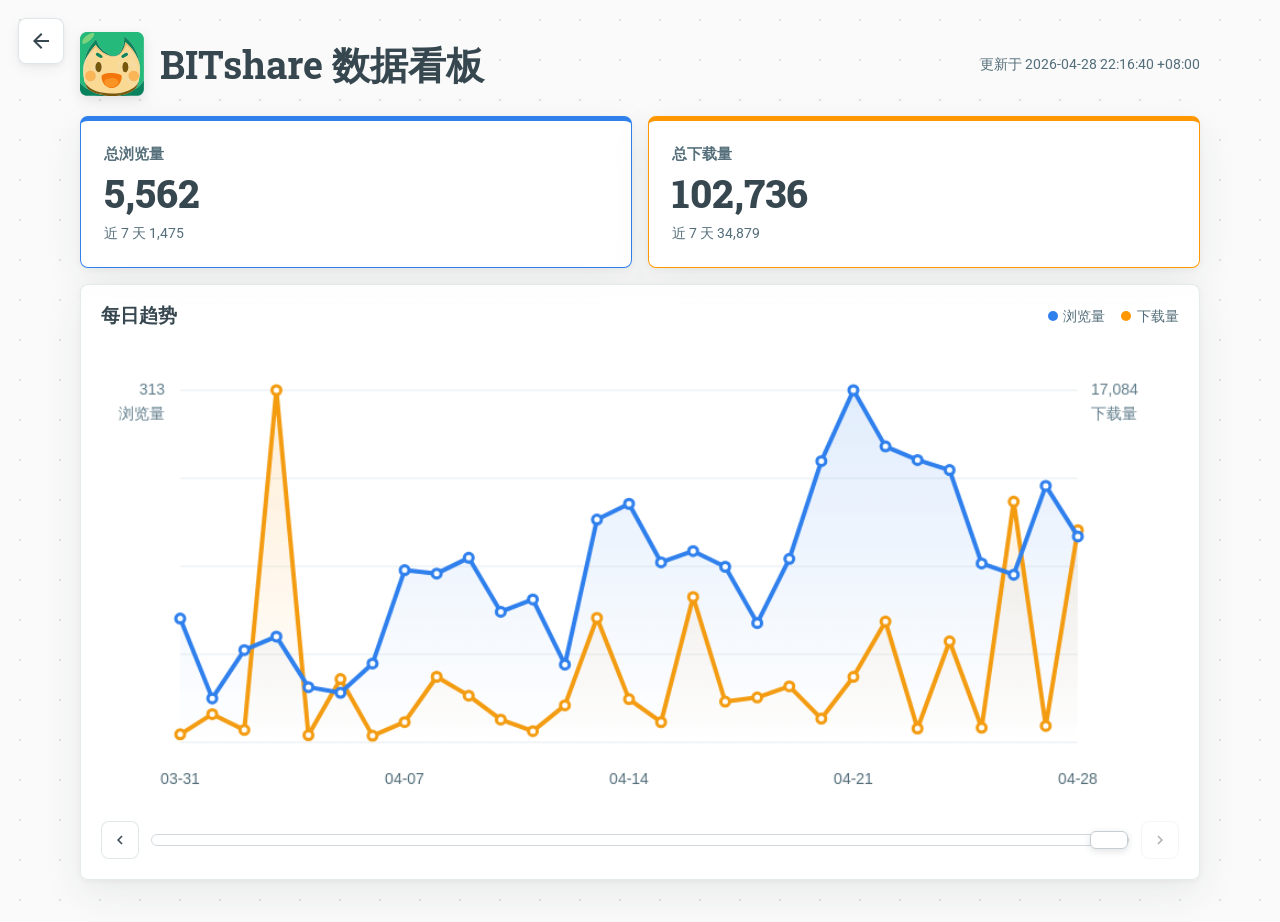
==== dashboard.html @ fe2008b2 "update navigator dashboard" ====
<!DOCTYPE html>
<html lang="zh-CN">

<head>
    <meta charset="UTF-8">
    <meta name="viewport" content="width=device-width, initial-scale=1.0">
    <meta name="color-scheme" content="light">
    <title>BITshare 数据看板</title>
    <link rel="icon" type="image/svg+xml" href="logo_best.svg">
    <link rel="stylesheet" href="style.css">
    <link rel="preconnect" href="https://fonts.googleapis.com">
    <link rel="preconnect" href="https://fonts.gstatic.com" crossorigin>
    <link
        href="https://fonts.googleapis.com/css2?family=Roboto+Slab:wght@100..900&family=Roboto:wght@300;400;500;700&display=swap"
        rel="stylesheet">
</head>

<body class="dashboard-page">
    <a href="index.html" class="dashboard-shortcut" aria-label="返回导航页" title="返回导航页">
        <svg viewBox="0 0 24 24" width="24" height="24" aria-hidden="true">
            <path fill="currentColor" d="M20 11H7.83l5.59-5.59L12 4l-8 8 8 8 1.42-1.41L7.83 13H20v-2z" />
        </svg>
    </a>

    <div class="dashboard-shell">
        <header class="dashboard-header">
            <div class="dashboard-brand">
                <img src="logo_best.svg" alt="BITshare Logo" class="dashboard-logo">
                <div>
                    <h1>BITshare 数据看板</h1>
                </div>
            </div>
            <div class="dashboard-updated" id="updatedAt"></div>
        </header>

        <main>
            <section class="metric-grid" aria-label="核心指标">
                <article class="metric-card metric-visits">
                    <div class="metric-label">总浏览量</div>
                    <div class="metric-value" id="totalVisits">0</div>
                    <div class="metric-note" id="visitsDelta"></div>
                </article>
                <article class="metric-card metric-downloads">
                    <div class="metric-label">总下载量</div>
                    <div class="metric-value" id="totalDownloads">0</div>
                    <div class="metric-note" id="downloadsDelta"></div>
                </article>
            </section>

            <section class="dashboard-panel">
                <div class="panel-heading">
                    <div>
                        <h2>每日趋势</h2>
                    </div>
                    <div class="chart-legend">
                        <span><i class="legend-dot visits-dot"></i>浏览量</span>
                        <span><i class="legend-dot downloads-dot"></i>下载量</span>
                    </div>
                </div>
                <div class="chart-wrap">
                    <canvas id="trendChart" width="980" height="420" aria-label="每日趋势图"></canvas>
                    <div class="chart-tooltip" id="chartTooltip" aria-hidden="true">
                        <div class="tooltip-date" id="tooltipDate"></div>
                        <div class="tooltip-row">
                            <span><i class="legend-dot visits-dot"></i>浏览量</span>
                            <strong id="tooltipVisits"></strong>
                        </div>
                        <div class="tooltip-row">
                            <span><i class="legend-dot downloads-dot"></i>下载量</span>
                            <strong id="tooltipDownloads"></strong>
                        </div>
                    </div>
                </div>
                <div class="window-control" aria-label="趋势窗口控制">
                    <button type="button" id="prevWindow" aria-label="查看更早数据">
                        <svg viewBox="0 0 24 24" width="18" height="18" aria-hidden="true">
                            <path fill="currentColor" d="M15.41 7.41 14 6l-6 6 6 6 1.41-1.41L10.83 12z" />
                        </svg>
                    </button>
                    <input type="range" id="windowSlider" min="0" step="0.01" value="0" aria-label="滑动选择 29 天趋势窗口">
                    <button type="button" id="nextWindow" aria-label="查看更新数据">
                        <svg viewBox="0 0 24 24" width="18" height="18" aria-hidden="true">
                            <path fill="currentColor" d="M8.59 16.59 13.17 12 8.59 7.41 10 6l6 6-6 6z" />
                        </svg>
                    </button>
                </div>
            </section>
        </main>
    </div>

    <script src="dashboard-data.js"></script>
    <script>
        const data = window.BITSHARE_DASHBOARD_DATA;
        const formatNumber = new Intl.NumberFormat("zh-CN");
        const WINDOW_DAYS = 29;

        function setText(id, value) {
            document.getElementById(id).textContent = value;
        }

        function sumRecent(days, key) {
            return data.daily.slice(-days).reduce((sum, item) => sum + item[key], 0);
        }

        function renderMetrics() {
            setText("totalVisits", formatNumber.format(data.totals.visits));
            setText("totalDownloads", formatNumber.format(data.totals.downloads));
            setText("visitsDelta", `近 7 天 ${formatNumber.format(sumRecent(7, "visits"))}`);
            setText("downloadsDelta", `近 7 天 ${formatNumber.format(sumRecent(7, "downloads"))}`);
            setText("updatedAt", `更新于 ${data.generatedAt}`);
        }

        function drawArea(ctx, points, baseY, colorStart, colorEnd) {
            const gradient = ctx.createLinearGradient(0, Math.min(...points.map((point) => point.y)), 0, baseY);
            gradient.addColorStop(0, colorStart);
            gradient.addColorStop(1, colorEnd);

            ctx.beginPath();
            points.forEach((point, index) => {
                if (index === 0) {
                    ctx.moveTo(point.x, point.y);
                } else {
                    ctx.lineTo(point.x, point.y);
                }
            });
            ctx.lineTo(points[points.length - 1].x, baseY);
            ctx.lineTo(points[0].x, baseY);
            ctx.closePath();
            ctx.fillStyle = gradient;
            ctx.fill();
        }

        function drawLine(ctx, points, color) {
            ctx.beginPath();
            points.forEach((point, index) => {
                if (index === 0) {
                    ctx.moveTo(point.x, point.y);
                } else {
                    ctx.lineTo(point.x, point.y);
                }
            });
            ctx.strokeStyle = color;
            ctx.lineWidth = 4;
            ctx.lineJoin = "round";
            ctx.lineCap = "round";
            ctx.stroke();

            points.forEach((point) => {
                ctx.beginPath();
                ctx.arc(point.x, point.y, 4, 0, Math.PI * 2);
                ctx.fillStyle = "#fff";
                ctx.fill();
                ctx.strokeStyle = color;
                ctx.lineWidth = 3;
                ctx.stroke();
            });
        }

        const chartState = {
            items: [],
            points: [],
            activeIndex: null,
            frame: null,
            plot: null,
            windowStart: Math.max(0, data.daily.length - WINDOW_DAYS)
        };

        function getMousePosition(canvas, event) {
            const rect = canvas.getBoundingClientRect();
            return {
                x: (event.clientX - rect.left) * (canvas.width / rect.width),
                y: (event.clientY - rect.top) * (canvas.height / rect.height)
            };
        }

        function renderChart(activeIndex = null) {
            const canvas = document.getElementById("trendChart");
            const ctx = canvas.getContext("2d");
            const width = canvas.width;
            const height = canvas.height;
            const padding = { top: 42, right: 92, bottom: 58, left: 72 };
            const plotWidth = width - padding.left - padding.right;
            const plotHeight = height - padding.top - padding.bottom;
            const markerRadius = 7;
            const pointGap = plotWidth / (WINDOW_DAYS - 1);
            const windowEnd = chartState.windowStart + WINDOW_DAYS - 1;
            const firstIndex = Math.max(0, Math.floor(chartState.windowStart));
            const lastIndex = Math.min(data.daily.length - 1, Math.ceil(windowEnd));
            const chartItems = data.daily.slice(firstIndex, lastIndex + 1).map((item, offset) => ({
                item,
                sourceIndex: firstIndex + offset
            }));
            const visibleItems = chartItems.filter((entry) => {
                const x = padding.left + (entry.sourceIndex - chartState.windowStart) * pointGap;
                return x >= padding.left && x <= padding.left + plotWidth;
            });
            chartState.items = chartItems.map((entry) => entry.item);
            chartState.plot = { padding, plotWidth, plotHeight };
            const maxVisits = Math.max(1, ...visibleItems.map((entry) => entry.item.visits));
            const maxDownloads = Math.max(1, ...visibleItems.map((entry) => entry.item.downloads));

            ctx.clearRect(0, 0, width, height);
            ctx.font = "14px Roboto, sans-serif";
            ctx.textBaseline = "middle";

            ctx.fillStyle = "rgba(255, 255, 255, 0.72)";
            ctx.fillRect(padding.left, padding.top, plotWidth, plotHeight);

            for (let i = 0; i <= 4; i += 1) {
                const y = padding.top + (plotHeight / 4) * i;
                ctx.beginPath();
                ctx.moveTo(padding.left, y);
                ctx.lineTo(width - padding.right, y);
                ctx.strokeStyle = "#e6ecef";
                ctx.lineWidth = 1;
                ctx.stroke();
            }

            const toPoints = (key, max) => chartItems.map((entry, index) => ({
                x: padding.left + (entry.sourceIndex - chartState.windowStart) * pointGap,
                y: padding.top + plotHeight - (entry.item[key] / max) * plotHeight,
                day: entry.item.day,
                value: entry.item[key],
                itemIndex: index
            }));

            const downloadPoints = toPoints("downloads", maxDownloads);
            const visitPoints = toPoints("visits", maxVisits);
            chartState.points = visitPoints.map((point, index) => ({
                x: point.x,
                visitsY: point.y,
                downloadsY: downloadPoints[index].y
            }));

            ctx.save();
            ctx.beginPath();
            ctx.rect(
                padding.left - markerRadius,
                padding.top - markerRadius,
                plotWidth + markerRadius * 2,
                plotHeight + markerRadius * 2
            );
            ctx.clip();
            drawArea(ctx, downloadPoints, padding.top + plotHeight, "rgba(255, 152, 0, 0.16)", "rgba(255, 152, 0, 0)");
            drawArea(ctx, visitPoints, padding.top + plotHeight, "rgba(47, 128, 237, 0.14)", "rgba(47, 128, 237, 0)");
            drawLine(ctx, downloadPoints, "#f39c12");
            drawLine(ctx, visitPoints, "#2f80ed");
            ctx.restore();

            ctx.fillStyle = "#607d8b";
            ctx.textAlign = "right";
            ctx.fillText(formatNumber.format(maxVisits), padding.left - 14, padding.top);
            ctx.fillText("浏览量", padding.left - 14, padding.top + 22);

            ctx.textAlign = "left";
            ctx.fillText(formatNumber.format(maxDownloads), width - padding.right + 12, padding.top);
            ctx.fillText("下载量", width - padding.right + 12, padding.top + 22);

            ctx.textAlign = "center";
            ctx.fillStyle = "#546e7a";
            const latestIndex = data.daily.length - 1;
            const labelIndexes = [];
            for (let index = latestIndex; index >= 0; index -= 7) {
                labelIndexes.unshift(index);
            }
            labelIndexes.forEach((sourceIndex) => {
                const item = data.daily[sourceIndex];
                const x = padding.left + (sourceIndex - chartState.windowStart) * pointGap;
                if (item && x >= padding.left && x <= padding.left + plotWidth) {
                    ctx.fillText(item.day.slice(5), x, height - 24);
                }
            });

            if (activeIndex !== null) {
                const active = chartState.points[activeIndex];

                ctx.beginPath();
                ctx.moveTo(active.x, padding.top);
                ctx.lineTo(active.x, padding.top + plotHeight);
                ctx.strokeStyle = "rgba(55, 71, 79, 0.36)";
                ctx.lineWidth = 2;
                ctx.setLineDash([6, 6]);
                ctx.stroke();
                ctx.setLineDash([]);

                [
                    { y: active.downloadsY, color: "#f39c12" },
                    { y: active.visitsY, color: "#2f80ed" }
                ].forEach((dot) => {
                    ctx.beginPath();
                    ctx.arc(active.x, dot.y, 6, 0, Math.PI * 2);
                    ctx.fillStyle = "#fff";
                    ctx.fill();
                    ctx.strokeStyle = dot.color;
                    ctx.lineWidth = 3;
                    ctx.stroke();
                });
            }
        }

        function updateWindowControls() {
            const maxStart = Math.max(0, data.daily.length - WINDOW_DAYS);
            const slider = document.getElementById("windowSlider");
            const prevButton = document.getElementById("prevWindow");
            const nextButton = document.getElementById("nextWindow");
            const progress = maxStart === 0 ? 100 : (chartState.windowStart / maxStart) * 100;

            slider.max = String(maxStart);
            slider.value = String(chartState.windowStart);
            slider.style.setProperty("--range-progress", `${progress}%`);
            prevButton.disabled = chartState.windowStart <= 0;
            nextButton.disabled = chartState.windowStart >= maxStart;
        }

        function setWindowStart(start) {
            const maxStart = Math.max(0, data.daily.length - WINDOW_DAYS);
            chartState.windowStart = Math.max(0, Math.min(start, maxStart));
            chartState.activeIndex = null;
            hideTooltip();
            scheduleChart(null);
            updateWindowControls();
        }

        function updateTooltip(index) {
            const tooltip = document.getElementById("chartTooltip");
            const canvas = document.getElementById("trendChart");
            const point = chartState.points[index];
            const item = chartState.items[index];
            const canvasRect = canvas.getBoundingClientRect();
            const scaleX = canvasRect.width / canvas.width;
            const scaleY = canvasRect.height / canvas.height;
            const tooltipWidth = tooltip.offsetWidth || 210;
            const tooltipHeight = tooltip.offsetHeight || 112;
            const canvasX = point.x * scaleX;
            const canvasY = Math.min(point.visitsY, point.downloadsY) * scaleY;
            const placeLeft = canvasX + tooltipWidth + 28 > canvasRect.width;
            const x = placeLeft ? canvasX - tooltipWidth - 18 : canvasX + 18;
            const y = Math.max(12, Math.min(canvasY - tooltipHeight / 2, canvasRect.height - tooltipHeight - 12));

            document.getElementById("tooltipDate").textContent = item.day;
            document.getElementById("tooltipVisits").textContent = formatNumber.format(item.visits);
            document.getElementById("tooltipDownloads").textContent = formatNumber.format(item.downloads);
            tooltip.style.transform = `translate3d(${x}px, ${y}px, 0)`;
            tooltip.classList.add("is-visible");
        }

        function hideTooltip() {
            document.getElementById("chartTooltip").classList.remove("is-visible");
        }

        function scheduleChart(index) {
            if (chartState.frame) {
                cancelAnimationFrame(chartState.frame);
            }

            chartState.frame = requestAnimationFrame(() => {
                renderChart(index);
                if (index !== null) {
                    updateTooltip(index);
                }
                chartState.frame = null;
            });
        }

        function bindChartHover() {
            const canvas = document.getElementById("trendChart");

            canvas.addEventListener("mousemove", (event) => {
                const position = getMousePosition(canvas, event);
                const plot = chartState.plot;
                const outsidePlot = !plot ||
                    position.x < plot.padding.left ||
                    position.x > canvas.width - plot.padding.right ||
                    position.y < plot.padding.top ||
                    position.y > plot.padding.top + plot.plotHeight;

                if (outsidePlot) {
                    if (chartState.activeIndex !== null) {
                        chartState.activeIndex = null;
                        hideTooltip();
                        scheduleChart(null);
                    }
                    return;
                }

                const nearestIndex = chartState.points.reduce((nearest, point, index) => {
                    if (point.x < plot.padding.left || point.x > canvas.width - plot.padding.right) {
                        return nearest;
                    }
                    const distance = Math.abs(point.x - position.x);
                    return distance < nearest.distance ? { index, distance } : nearest;
                }, { index: 0, distance: Infinity }).index;

                if (nearestIndex !== chartState.activeIndex) {
                    chartState.activeIndex = nearestIndex;
                    scheduleChart(nearestIndex);
                }
            });

            canvas.addEventListener("mouseleave", () => {
                chartState.activeIndex = null;
                hideTooltip();
                scheduleChart(null);
            });

            window.addEventListener("resize", () => {
                if (chartState.activeIndex !== null) {
                    updateTooltip(chartState.activeIndex);
                }
            });
        }

        function bindWindowControls() {
            const slider = document.getElementById("windowSlider");
            document.getElementById("prevWindow").addEventListener("click", () => {
                setWindowStart(chartState.windowStart - 1);
            });
            document.getElementById("nextWindow").addEventListener("click", () => {
                setWindowStart(chartState.windowStart + 1);
            });
            slider.addEventListener("input", (event) => {
                setWindowStart(Number(event.target.value));
            });
        }

        renderMetrics();
        renderChart();
        updateWindowControls();
        bindChartHover();
        bindWindowControls();
    </script>
</body>

</html>
---- style.css ----
:root {
    color-scheme: light;
    --text-color: #37474f;
    --text-secondary: #546e7a;
    --background-color: #fafafa;
    --card-bg: #ffffff;
    --shadow-1: 0 2px 5px rgba(0, 0, 0, 0.05), 0 5px 15px rgba(0, 0, 0, 0.05);
    --shadow-hover: 0 15px 35px rgba(0, 0, 0, 0.1), 0 5px 15px rgba(0, 0, 0, 0.05);
    --transition-speed: 0.3s;

    /* Theme Colors */
    --color-orange: #FF9800;
    --color-orange-light: #FFF3E0;
    --color-green: #4CAF50;
    --color-green-light: #E8F5E9;
    --color-yellow: #FFC107;
    --color-yellow-light: #FFF8E1;
    --color-cream: #F6C344;
    --color-cream-light: #fff5cf;
    --color-blue-grey: #607d8b;
}

* {
    box-sizing: border-box;
    margin: 0;
    padding: 0;
}

body {
    font-family: 'Roboto', 'Segoe UI', Tahoma, Geneva, Verdana, sans-serif;
    background-color: var(--background-color);
    color: var(--text-color);
    line-height: 1.6;
    display: flex;
    justify-content: center;
    min-height: 100vh;
    background-image: radial-gradient(#e0e0e0 1px, transparent 1px);
    background-size: 40px 40px;
}

.dashboard-shortcut {
    position: fixed;
    top: 18px;
    left: 18px;
    z-index: 50;
    width: 46px;
    height: 46px;
    display: inline-flex;
    align-items: center;
    justify-content: center;
    color: #37474f;
    background: rgba(255, 255, 255, 0.92);
    border: 1px solid rgba(96, 125, 139, 0.2);
    border-radius: 8px;
    box-shadow: var(--shadow-1);
    text-decoration: none;
    transition: transform 0.2s ease, box-shadow 0.2s ease, color 0.2s ease;
}

.dashboard-shortcut:hover {
    color: var(--color-orange);
    box-shadow: var(--shadow-hover);
    transform: translateY(-2px);
}

.container {
    width: 100%;
    max-width: 980px;
    padding: 1.1rem 1.5rem 1rem;
    display: flex;
    flex-direction: column;
    align-items: center;
}

.dashboard-shell {
    width: min(1120px, calc(100% - 32px));
    margin: 0 auto;
    padding: 32px 0 42px;
}

.dashboard-header {
    display: flex;
    align-items: center;
    justify-content: space-between;
    gap: 1.5rem;
    margin: 0 0 1.25rem;
    animation: fadeInDown 0.8s ease-out;
}

.dashboard-page {
    display: block;
}

.dashboard-brand {
    display: flex;
    align-items: center;
    gap: 1rem;
}

.dashboard-logo {
    width: 64px;
    height: auto;
    filter: drop-shadow(0 4px 6px rgba(0, 0, 0, 0.1));
}

.dashboard-brand h1 {
    font-family: 'Roboto Slab', serif;
    font-size: 2.4rem;
    line-height: 1.1;
    color: var(--text-color);
}

.dashboard-brand p,
.dashboard-updated,
.panel-heading p {
    color: var(--text-secondary);
}

.dashboard-updated {
    font-size: 0.88rem;
    text-align: right;
}

.metric-grid {
    display: grid;
    grid-template-columns: repeat(2, minmax(0, 1fr));
    gap: 1rem;
    margin-bottom: 1rem;
}

.metric-card,
.dashboard-panel {
    background: rgba(255, 255, 255, 0.88);
    border: 1px solid rgba(96, 125, 139, 0.16);
    border-radius: 8px;
    box-shadow: 0 14px 40px rgba(38, 50, 56, 0.08), 0 2px 8px rgba(38, 50, 56, 0.05);
    backdrop-filter: blur(10px);
}

.metric-card {
    padding: 1.35rem 1.45rem;
    border-top: 5px solid transparent;
    animation: fadeInUp 0.8s ease-out;
    transition: transform 0.22s ease, box-shadow 0.22s ease, background-color 0.22s ease;
}

.metric-card:hover {
    background: rgba(255, 255, 255, 0.96);
    box-shadow: 0 18px 44px rgba(38, 50, 56, 0.11), 0 5px 14px rgba(38, 50, 56, 0.06);
    transform: translateY(-3px);
}

.metric-visits {
    border-color: #2f80ed;
}

.metric-downloads {
    border-color: var(--color-orange);
}

.metric-label {
    color: var(--text-secondary);
    font-size: 0.92rem;
    font-weight: 700;
}

.metric-value {
    margin-top: 0.35rem;
    font-family: 'Roboto Slab', serif;
    font-size: 2.45rem;
    line-height: 1.1;
    font-weight: 800;
    color: var(--text-color);
}

.metric-note {
    margin-top: 0.45rem;
    color: var(--text-secondary);
    font-size: 0.9rem;
}

.dashboard-panel {
    padding: 1.25rem;
    margin-top: 1rem;
    animation: fadeInUp 0.8s ease-out;
}

.panel-heading {
    display: flex;
    align-items: flex-start;
    justify-content: space-between;
    gap: 1rem;
    margin-bottom: 1rem;
}

.panel-heading h2 {
    font-size: 1.18rem;
    line-height: 1.2;
}

.chart-legend {
    display: flex;
    align-items: center;
    gap: 1rem;
    color: var(--text-secondary);
    font-size: 0.9rem;
    white-space: nowrap;
}

.window-control {
    display: grid;
    grid-template-columns: 38px minmax(120px, 1fr) 38px;
    align-items: center;
    gap: 0.75rem;
    margin: 0.95rem 0 0;
}

.window-control button {
    width: 38px;
    height: 38px;
    display: inline-flex;
    align-items: center;
    justify-content: center;
    color: var(--text-color);
    background: rgba(255, 255, 255, 0.9);
    border: 1px solid rgba(96, 125, 139, 0.18);
    border-radius: 8px;
    cursor: pointer;
    transition: color 0.18s ease, background-color 0.18s ease, transform 0.18s ease;
}

.window-control button:hover:not(:disabled) {
    color: var(--color-orange);
    background: #fff;
    transform: translateY(-1px);
}

.window-control button:disabled {
    cursor: not-allowed;
    opacity: 0.42;
}

.window-control input[type="range"] {
    --range-progress: 0%;
    width: 100%;
    height: 24px;
    appearance: none;
    -webkit-appearance: none;
    background: transparent;
    cursor: pointer;
}

.window-control input[type="range"]::-webkit-slider-runnable-track {
    height: 12px;
    background: linear-gradient(
        to right,
        #fff 0%,
        #fff var(--range-progress),
        #d8dde1 var(--range-progress),
        #d8dde1 100%
    );
    border: 1px solid #d1d8dc;
    border-radius: 999px;
}

.window-control input[type="range"]::-webkit-slider-thumb {
    width: 38px;
    height: 18px;
    margin-top: -4px;
    appearance: none;
    -webkit-appearance: none;
    background: #fff;
    border: 1px solid #c5ced3;
    border-radius: 6px;
    box-shadow: 0 2px 7px rgba(55, 71, 79, 0.16);
}

.window-control input[type="range"]::-moz-range-track {
    height: 12px;
    background: #d8dde1;
    border: 1px solid #d1d8dc;
    border-radius: 999px;
}

.window-control input[type="range"]::-moz-range-progress {
    height: 12px;
    background: #fff;
    border: 1px solid #d1d8dc;
    border-radius: 999px;
}

.window-control input[type="range"]::-moz-range-thumb {
    width: 38px;
    height: 18px;
    background: #fff;
    border: 1px solid #c5ced3;
    border-radius: 6px;
    box-shadow: 0 2px 7px rgba(55, 71, 79, 0.16);
}

.legend-dot {
    width: 10px;
    height: 10px;
    display: inline-block;
    border-radius: 50%;
    margin-right: 0.35rem;
}

.visits-dot {
    background: #2f80ed;
}

.downloads-dot {
    background: var(--color-orange);
}

.chart-wrap {
    position: relative;
    width: 100%;
    overflow-x: auto;
    border-radius: 8px;
    background: rgba(255, 255, 255, 0.72);
}

.chart-wrap canvas {
    display: block;
    width: 100%;
    min-width: 760px;
    height: auto;
    cursor: crosshair;
}

.chart-tooltip {
    position: absolute;
    top: 0;
    left: 0;
    z-index: 2;
    width: 210px;
    padding: 0.85rem 0.95rem;
    color: #fff;
    background: rgba(38, 50, 56, 0.92);
    border: 1px solid rgba(255, 255, 255, 0.12);
    border-radius: 8px;
    box-shadow: 0 18px 42px rgba(38, 50, 56, 0.22);
    opacity: 0;
    pointer-events: none;
    transform: translate3d(0, 0, 0) translateY(6px);
    transition: opacity 0.16s ease, transform 0.16s ease;
    backdrop-filter: blur(12px);
}

.chart-tooltip.is-visible {
    opacity: 1;
}

.tooltip-date {
    margin-bottom: 0.55rem;
    font-size: 0.95rem;
    font-weight: 700;
}

.tooltip-row {
    display: flex;
    align-items: center;
    justify-content: space-between;
    gap: 0.8rem;
    font-size: 0.9rem;
}

.tooltip-row + .tooltip-row {
    margin-top: 0.35rem;
}

.tooltip-row span {
    display: inline-flex;
    align-items: center;
    color: rgba(255, 255, 255, 0.78);
}

.tooltip-row strong {
    font-size: 0.98rem;
    color: #fff;
}

/* Header Styles */
.header {
    text-align: center;
    margin-bottom: 4rem;
    margin-top: 0.35rem;
    animation: fadeInDown 0.8s ease-out;
}

.logo-container {
    display: flex;
    align-items: center;
    justify-content: center;
    margin-bottom: 0.5rem;
}

.logo {
    height: 74px;
    width: auto;
    margin-right: 1.2rem;
    filter: drop-shadow(0 4px 6px rgba(0, 0, 0, 0.1));
}

.site-title {
    font-family: 'Roboto Slab', serif;
    font-size: 3rem;
    font-weight: 700;
    color: var(--text-color);
    letter-spacing: -1px;
    background: linear-gradient(135deg, #37474f 0%, #263238 100%);
    background-clip: text;
    -webkit-background-clip: text;
    color: transparent;
    text-shadow: 2px 2px 0px rgba(0, 0, 0, 0.1);
}

.site-subtitle {
    font-size: 0.98rem;
    color: var(--text-secondary);
    font-weight: 400;
    letter-spacing: 2px;
    text-transform: uppercase;
    margin-top: 0.5rem;
}

/* Cards Container */
.cards-container {
    display: grid;
    grid-template-columns: repeat(2, minmax(0, 1fr));
    justify-content: center;
    column-gap: 2.7rem;
    row-gap: 1.5rem;
    width: 100%;
    max-width: 900px;
    margin-bottom: 0.75rem;
}

/* Card Styles */
.card {
    background-color: var(--card-bg);
    border-radius: 16px;
    box-shadow: var(--shadow-1);
    width: 100%;
    text-decoration: none;
    color: inherit;
    transition: all var(--transition-speed) cubic-bezier(.25, .8, .25, 1);
    display: flex;
    flex-direction: column;
    overflow: hidden;
    position: relative;
    border-top: 6px solid transparent;
    animation: fadeInUp 0.8s ease-out;
    animation-fill-mode: both;
}

.card-featured {
    grid-column: 1 / -1;
    max-width: 100%;
    margin-bottom: 0.15rem;
}

.card-compact {
    min-height: 138px;
}

.card:nth-child(1) {
    animation-delay: 0.1s;
}

.card:nth-child(2) {
    animation-delay: 0.2s;
}

.card:nth-child(3) {
    animation-delay: 0.3s;
}

.card:hover {
    box-shadow: var(--shadow-hover);
    transform: translateY(-8px);
}

.card-content {
    padding: 1.5rem 1.35rem;
    flex-grow: 1;
    display: flex;
    flex-direction: column;
    align-items: center;
    text-align: center;
}

.card-compact .card-content {
    min-height: 92px;
    padding: 0.9rem 1.15rem 0.45rem;
    flex-direction: row;
    justify-content: center;
    gap: 1rem;
}

.card-icon {
    width: 80px;
    height: 80px;
    display: flex;
    align-items: center;
    justify-content: center;
    flex: 0 0 80px;
    margin-bottom: 1rem;
    border-radius: 20px;
    transition: all var(--transition-speed);
}

.card-compact .card-icon {
    width: 72px;
    height: 72px;
    flex: 0 0 72px;
    margin-bottom: 0;
    border-radius: 14px;
}

.card-title {
    font-family: 'Montserrat', sans-serif;
    font-size: 1.25rem;
    font-weight: 700;
    margin-bottom: 0.65rem;
    color: var(--text-color);
}

.card-compact .card-title {
    font-size: 1.08rem;
    margin-bottom: 0;
    line-height: 1.2;
}

.card-description {
    font-size: 0.88rem;
    color: var(--text-secondary);
    line-height: 1.6;
}

.card-action {
    padding: 0.82rem 1.2rem;
    display: flex;
    align-items: center;
    justify-content: space-between;
    font-weight: 700;
    text-transform: uppercase;
    font-size: 0.85rem;
    letter-spacing: 0.5px;
    transition: background-color 0.2s;
    background-color: rgba(0, 0, 0, 0.02);
}

.card-compact .card-action {
    min-height: 46px;
    padding: 0.5rem 1rem;
    font-size: 0.76rem;
}

/* Theme Specific Styles */
/* Orange Theme */
.card-orange {
    border-color: var(--color-orange);
}

.card-orange .card-icon {
    color: var(--color-orange);
    background-color: var(--color-orange-light);
}

.card-orange .card-action {
    color: var(--color-orange);
}

.card-orange:hover .card-action {
    background-color: var(--color-orange);
    color: white;
}

/* Cream Theme */
.card-blue {
    border-color: var(--color-cream);
}

.card-blue .card-icon {
    color: var(--color-cream);
    background-color: var(--color-cream-light);
}

.card-blue .card-action {
    color: #d8a10f;
}

.card-blue:hover .card-action {
    background-color: #F6C344;
    color: #5f4500;
}

/* Green Theme */
.card-green {
    border-color: var(--color-green);
}

.card-green .card-icon {
    color: var(--color-green);
    background-color: var(--color-green-light);
}

.card-green .card-action {
    color: var(--color-green);
}

.card-green:hover .card-action {
    background-color: var(--color-green);
    color: white;
}

/* Yellow Theme */
.card-yellow {
    border-color: var(--color-yellow);
}

.card-yellow .card-icon {
    color: #F57F17;
    background-color: var(--color-yellow-light);
}

/* Darker yellow for icon visibility */
.card-yellow .card-action {
    color: #F57F17;
}

.card-yellow:hover .card-action {
    background-color: var(--color-yellow);
    color: #37474f;
}

/* Dark text on yellow bg */


.arrow-icon {
    transition: transform 0.2s;
}

.card:hover .arrow-icon {
    transform: translateX(5px);
}

/* Footer */
.footer {
    margin-top: auto;
    color: var(--text-secondary);
    font-size: 0.875rem;
    text-align: center;
    opacity: 0.7;
    padding-bottom: 0.1rem;
}

/* Animations */
@keyframes fadeInDown {
    from {
        opacity: 0;
        transform: translateY(-20px);
    }

    to {
        opacity: 1;
        transform: translateY(0);
    }
}

@keyframes fadeInUp {
    from {
        opacity: 0;
        transform: translateY(20px);
    }

    to {
        opacity: 1;
        transform: translateY(0);
    }
}

/* Responsive */
@media (max-width: 768px) {
    .site-title {
        font-size: 2.5rem;
    }

    .cards-container {
        grid-template-columns: 1fr;
        max-width: 350px;
    }

    .card {
        width: 100%;
        max-width: 350px;
        justify-self: center;
    }

    .card-featured {
        width: 100%;
        max-width: 350px;
    }

    .container {
        padding: 1rem;
    }

    .dashboard-shortcut {
        top: 12px;
        left: 12px;
        width: 42px;
        height: 42px;
    }

    .dashboard-shell {
        width: min(100% - 24px, 1120px);
        padding-top: 70px;
    }

    .dashboard-header,
    .panel-heading {
        flex-direction: column;
        align-items: flex-start;
    }

    .dashboard-updated {
        text-align: left;
    }

    .dashboard-brand h1 {
        font-size: 2rem;
    }

    .metric-grid {
        grid-template-columns: 1fr;
    }

    .metric-value {
        font-size: 2.1rem;
    }

    .chart-legend {
        flex-wrap: wrap;
    }
}

/* Notification Popup */
.notification-popup {
    position: fixed;
    top: 20px;
    right: 20px;
    background-color: #fff;
    box-shadow: 0 4px 20px rgba(0, 0, 0, 0.15);
    border-radius: 8px;
    padding: 15px 35px 15px 20px;
    z-index: 1000;
    max-width: 420px;
    animation: slideInRight 0.6s cubic-bezier(0.22, 1, 0.36, 1);
    border-left: 5px solid var(--color-orange);
    transition: opacity 0.3s ease;
}

.popup-content p {
    font-size: 0.9rem;
    color: var(--text-color);
    margin: 0;
    line-height: 1.5;
}

.popup-content a {
    color: var(--color-orange);
    text-decoration: none;
    font-weight: 600;
    border-bottom: 1px dotted var(--color-orange);
}

.popup-content a:hover {
    border-bottom-style: solid;
}

.close-btn {
    position: absolute;
    top: 5px;
    right: 10px;
    color: #999;
    font-size: 20px;
    line-height: 20px;
    cursor: pointer;
    transition: color 0.2s;
    padding: 2px;
}

.close-btn:hover {
    color: #333;
}

@keyframes slideInRight {
    from {
        opacity: 0;
        transform: translateX(50px);
    }

    to {
        opacity: 1;
        transform: translateX(0);
    }
}
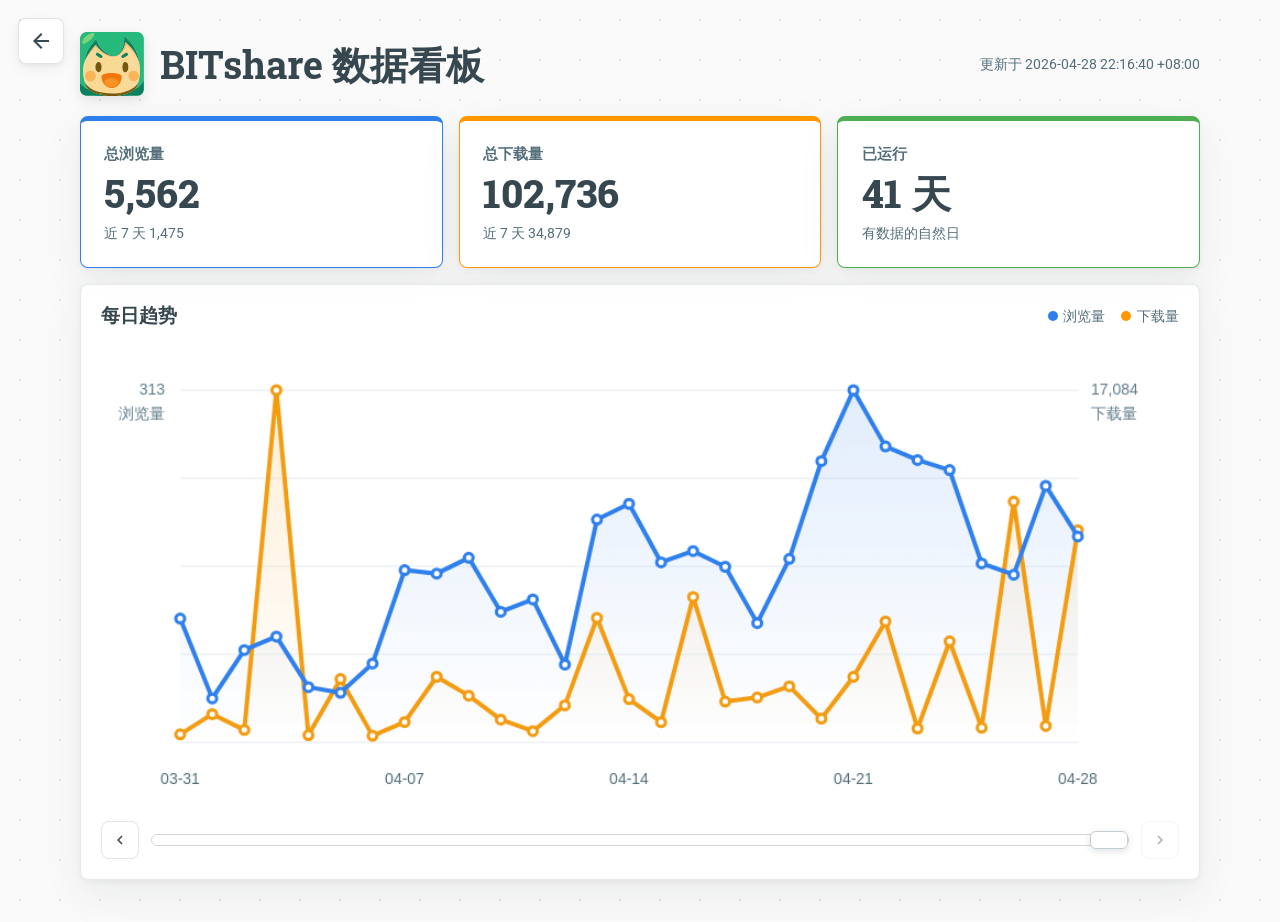
==== commit 3d3f999a: "add running days metric" ====
--- a/dashboard.html
+++ b/dashboard.html
@@ -44,6 +44,11 @@
                     <div class="metric-label">总下载量</div>
                     <div class="metric-value" id="totalDownloads">0</div>
                     <div class="metric-note" id="downloadsDelta"></div>
+                </article>
+                <article class="metric-card metric-running">
+                    <div class="metric-label">已运行</div>
+                    <div class="metric-value"><span id="runningDays">0</span> 天</div>
+                    <div class="metric-note">有数据的自然日</div>
                 </article>
             </section>
 
@@ -103,8 +108,10 @@
         }
 
         function renderMetrics() {
+            const runningDays = data.runningDays ?? data.daily.filter((item) => item.visits > 0 || item.downloads > 0).length;
             setText("totalVisits", formatNumber.format(data.totals.visits));
             setText("totalDownloads", formatNumber.format(data.totals.downloads));
+            setText("runningDays", formatNumber.format(runningDays));
             setText("visitsDelta", `近 7 天 ${formatNumber.format(sumRecent(7, "visits"))}`);
             setText("downloadsDelta", `近 7 天 ${formatNumber.format(sumRecent(7, "downloads"))}`);
             setText("updatedAt", `更新于 ${data.generatedAt}`);
--- a/style.css
+++ b/style.css
@@ -123,7 +123,7 @@
 
 .metric-grid {
     display: grid;
-    grid-template-columns: repeat(2, minmax(0, 1fr));
+    grid-template-columns: repeat(3, minmax(0, 1fr));
     gap: 1rem;
     margin-bottom: 1rem;
 }
@@ -156,6 +156,10 @@
 
 .metric-downloads {
     border-color: var(--color-orange);
+}
+
+.metric-running {
+    border-color: var(--color-green);
 }
 
 .metric-label {
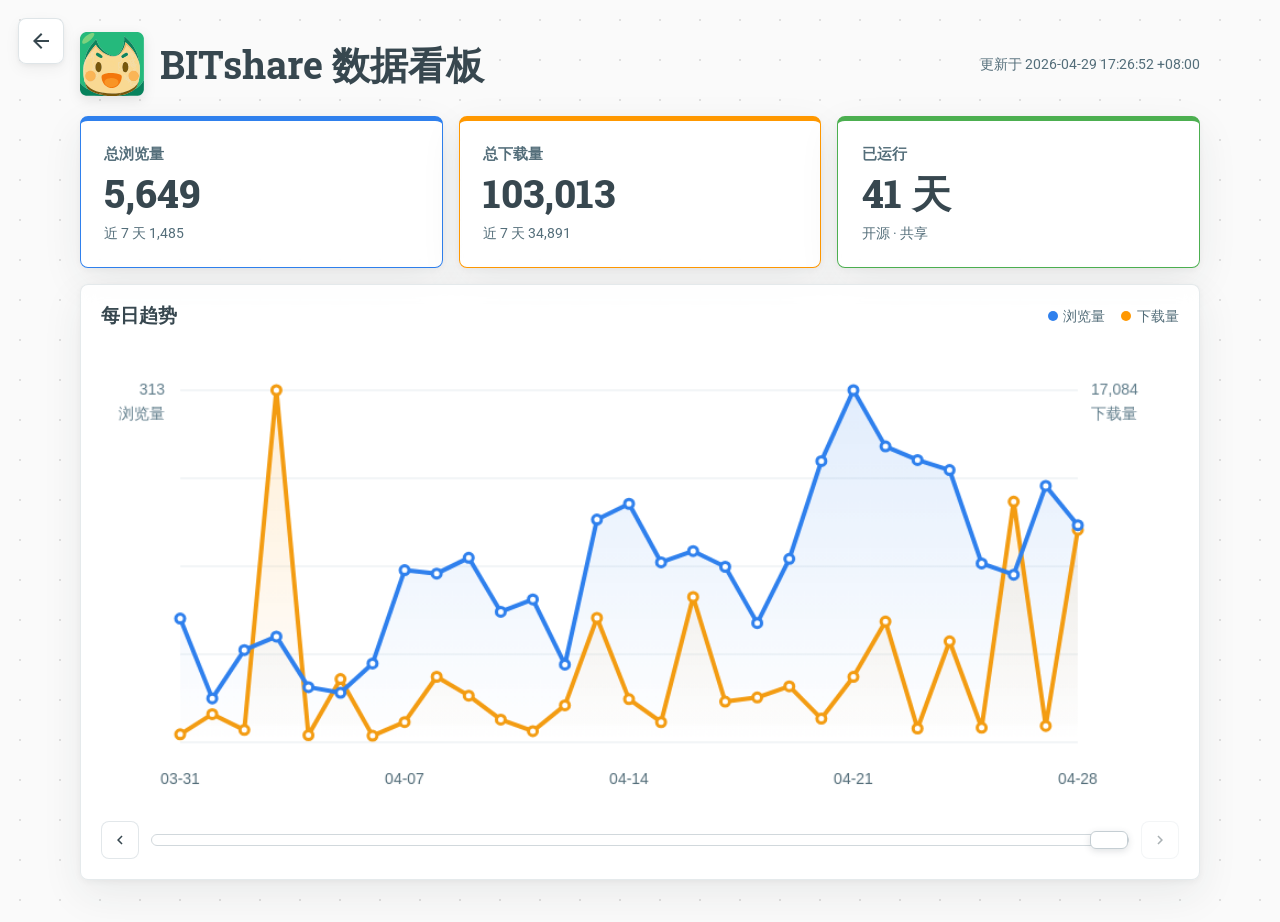
==== commit 7ca72bdc: "fix" ====
--- a/dashboard.html
+++ b/dashboard.html
@@ -48,7 +48,7 @@
                 <article class="metric-card metric-running">
                     <div class="metric-label">已运行</div>
                     <div class="metric-value"><span id="runningDays">0</span> 天</div>
-                    <div class="metric-note">有数据的自然日</div>
+                    <div class="metric-note">开源 · 共享</div>
                 </article>
             </section>
 
